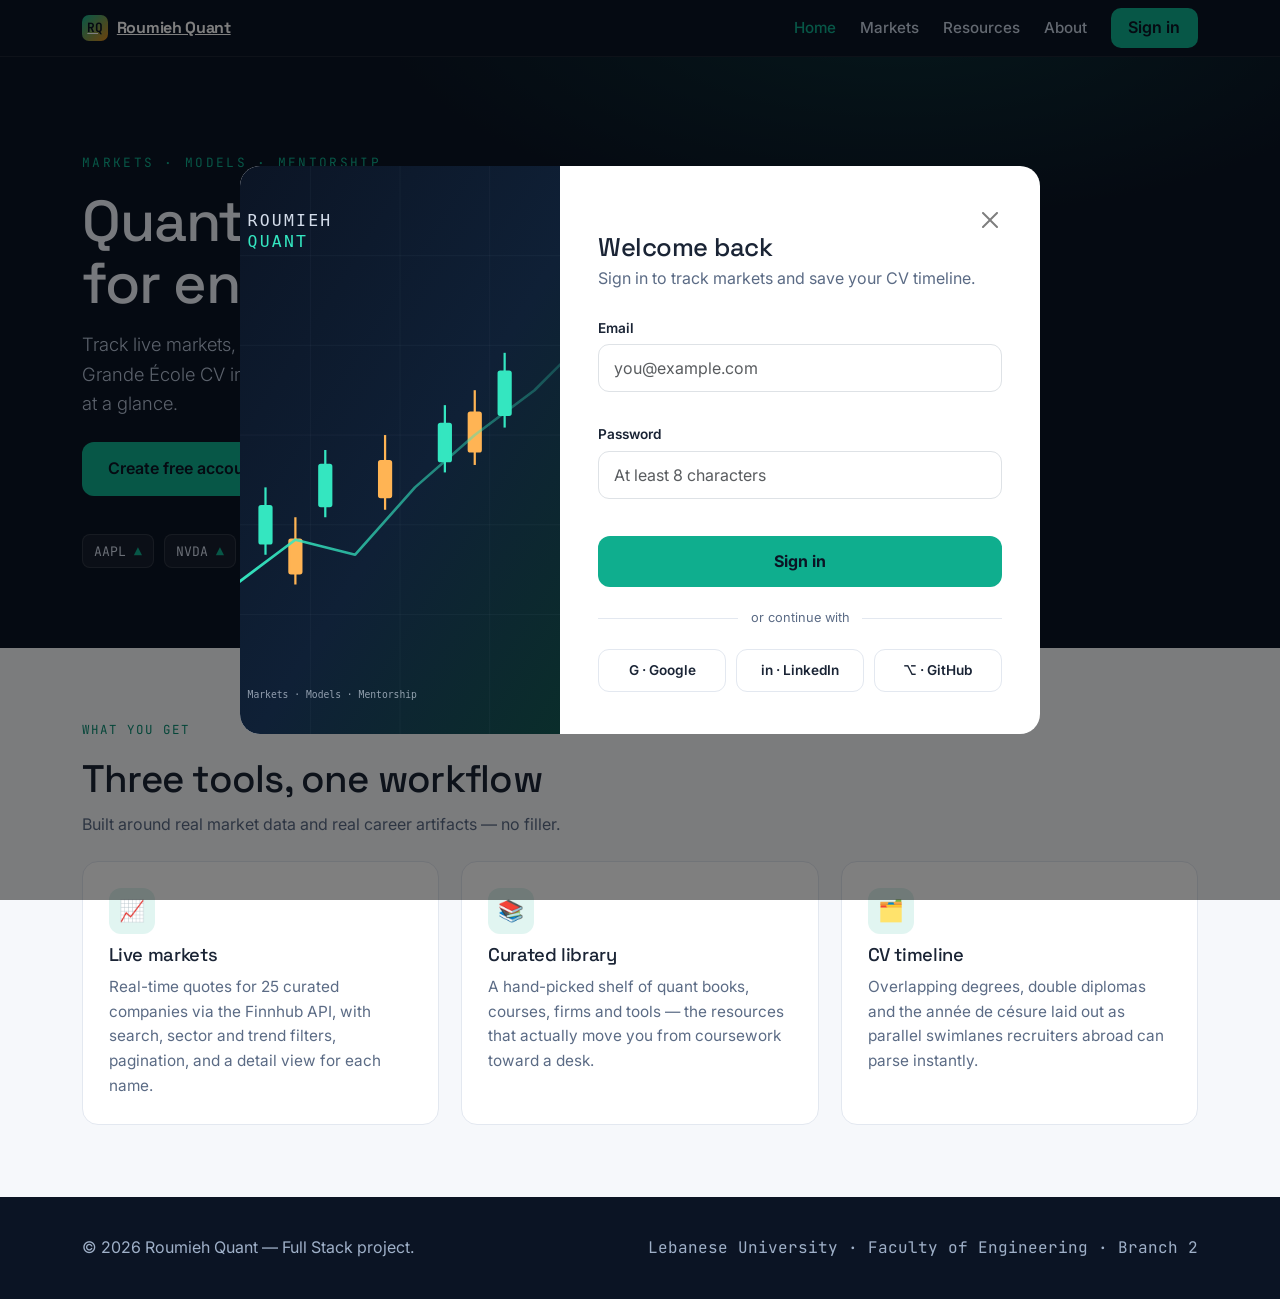
==== index.html @ e30d6be3 "Fullstack Project V1" ====
<!DOCTYPE html>
<html lang="en">
<head>
  <meta charset="UTF-8" />
  <meta name="viewport" content="width=device-width, initial-scale=1.0" />
  <title>Roumieh Quant — Markets, models & mentorship</title>
  <meta name="description" content="A learning platform for engineering students breaking into quantitative finance: live markets, curated resources, and a CV timeline tool." />

  <!-- Bootstrap 5 (required) -->
  <link href="https://cdn.jsdelivr.net/npm/bootstrap@5.3.3/dist/css/bootstrap.min.css" rel="stylesheet" />
  <!-- Fonts: display / body / data-mono -->
  <link rel="preconnect" href="https://fonts.googleapis.com" />
  <link href="https://fonts.googleapis.com/css2?family=Space+Grotesk:wght@500;600;700&family=Inter:wght@400;500;600&family=JetBrains+Mono:wght@400;600&display=swap" rel="stylesheet" />
  <!-- Hand-written CSS3 -->
  <link href="css/styles.css" rel="stylesheet" />
</head>

<body data-page="home">

  <!-- ===================== SHARED NAVBAR (sticky) ===================== -->
  <nav class="navbar navbar-expand-lg sticky-top">
    <div class="container">
      <a class="brand" href="index.html"><span class="brand__mark">RQ</span> Roumieh Quant</a>
      <button class="navbar-toggler" type="button" data-bs-toggle="collapse" data-bs-target="#nav"
              aria-controls="nav" aria-expanded="false" aria-label="Toggle navigation">
        <span class="navbar-toggler-icon" style="filter: invert(1);"></span>
      </button>
      <div class="collapse navbar-collapse" id="nav">
        <ul class="navbar-nav ms-auto align-items-lg-center gap-lg-2">
          <!-- NEW PAGE ADDED TO THE TOP OF THE NAV -->
          <li class="nav-item"><a class="nav-link" href="index.html">Home</a></li>
          <li class="nav-item"><a class="nav-link" href="markets.html">Markets</a></li>
          <li class="nav-item"><a class="nav-link" href="resources.html">Resources</a></li>
          <li class="nav-item"><a class="nav-link" href="about.html">About</a></li>
          <li class="nav-item ms-lg-2"><button class="btn-signin" data-open-auth>Sign in</button></li>
        </ul>
      </div>
    </div>
  </nav>

  <!-- ===================== HERO ===================== -->
  <header class="hero">
    <div class="container">
      <p class="eyebrow">Markets · Models · Mentorship</p>
      <h1>Quant finance, made <span class="accent">legible</span><br />for engineering students.</h1>
      <p class="lead">Track live markets, learn from a curated library, and turn a dense
        Grande&nbsp;École CV into a clean visual timeline international desks can read at a glance.</p>
      <div class="d-flex flex-wrap gap-3 mt-4">
        <button class="btn-primary-quant" data-open-auth>Create free account</button>
        <a class="btn-ghost" href="markets.html">Explore markets</a>
      </div>
      <div class="ticker-tape">
        <span class="tape-chip">AAPL <span class="up">▲</span></span>
        <span class="tape-chip">NVDA <span class="up">▲</span></span>
        <span class="tape-chip">JPM <span class="down">▼</span></span>
        <span class="tape-chip">GS <span class="up">▲</span></span>
        <span class="tape-chip">XOM <span class="down">▼</span></span>
      </div>
    </div>
  </header>

  <!-- ===================== FEATURES ===================== -->
  <section class="section">
    <div class="container">
      <p class="section__eyebrow">What you get</p>
      <h2 class="section__title">Three tools, one workflow</h2>
      <p class="section__sub mb-4">Built around real market data and real career artifacts — no filler.</p>

      <div class="feature-grid">
        <article class="feature">
          <div class="feature__icon">📈</div>
          <h3>Live markets</h3>
          <p>Real-time quotes for 25 curated companies via the Finnhub API, with search,
             sector and trend filters, pagination, and a detail view for each name.</p>
        </article>
        <article class="feature">
          <div class="feature__icon">📚</div>
          <h3>Curated library</h3>
          <p>A hand-picked shelf of quant books, courses, firms and tools — the resources
             that actually move you from coursework toward a desk.</p>
        </article>
        <article class="feature">
          <div class="feature__icon">🗂️</div>
          <h3>CV timeline</h3>
          <p>Overlapping degrees, double diplomas and the année de césure laid out as
             parallel swimlanes recruiters abroad can parse instantly.</p>
        </article>
      </div>
    </div>
  </section>

  <!-- ===================== SHARED FOOTER ===================== -->
  <footer class="site-footer">
    <div class="container d-flex flex-wrap justify-content-between gap-3">
      <span>© <span id="year"></span> Roumieh Quant — Full Stack project.</span>
      <span class="mono">Lebanese University · Faculty of Engineering · Branch 2</span>
    </div>
  </footer>

  <!-- ===================== LOGIN CTA MODAL (40% image / 60% form) ===================== -->
  <div class="modal fade" id="authModal" tabindex="-1" aria-hidden="true" aria-labelledby="authTitle">
    <div class="modal-dialog modal-lg modal-dialog-centered">
      <div class="modal-content">
        <div class="auth-grid">
          <!-- 40% vertical image -->
          <div class="auth-grid__image" role="img" aria-label="Roumieh Quant"></div>
          <!-- 60% form -->
          <div class="auth-grid__form">
            <button type="button" class="btn-close ms-auto" data-bs-dismiss="modal" aria-label="Close"></button>
            <h2 id="authTitle">Welcome back</h2>
            <p class="sub">Sign in to track markets and save your CV timeline.</p>

            <form id="authForm" novalidate>
              <div class="auth-field">
                <label for="authEmail">Email</label>
                <input type="email" id="authEmail" class="form-control" placeholder="you@example.com" autocomplete="email" />
                <span class="invalid-feedback-msg" id="emailError"></span>
              </div>
              <div class="auth-field">
                <label for="authPassword">Password</label>
                <input type="password" id="authPassword" class="form-control" placeholder="At least 8 characters" autocomplete="current-password" />
                <span class="invalid-feedback-msg" id="passError"></span>
              </div>
              <button type="submit" class="auth-submit">Sign in</button>
            </form>

            <div class="auth-sep">or continue with</div>
            <div class="social-row">
              <button class="social-btn" data-provider="Google">G · Google</button>
              <button class="social-btn" data-provider="LinkedIn">in · LinkedIn</button>
              <button class="social-btn" data-provider="GitHub">⌥ · GitHub</button>
            </div>

            <div class="auth-feedback" id="authFeedback"></div>
          </div>
        </div>
      </div>
    </div>
  </div>

  <!-- ===================== SCRIPTS ===================== -->
  <script src="https://cdn.jsdelivr.net/npm/bootstrap@5.3.3/dist/js/bootstrap.bundle.min.js"></script>
  <script src="js/config.js"></script>
  <script src="js/api-service.js"></script>
  <script src="js/auth-modal.js"></script>
  <script src="js/markets.js"></script>
  <script src="js/resources.js"></script>
  <script src="js/main.js"></script>
</body>
</html>
---- css/styles.css ----
/* ============================================================================
   styles.css  —  hand-written CSS3 layered over Bootstrap 5.
   Theme: a quant "trading terminal" identity — deep ink-navy, mint signal,
   amber highlight, and a monospace data face for all numbers/tickers.
   ========================================================================== */

:root {
  --ink:      #0b1424;   /* near-black navy background        */
  --ink-2:    #11203a;   /* raised surface                    */
  --panel:    #ffffff;
  --line:     #e3e8f0;
  --text:     #1a2435;
  --muted:    #5b6b85;
  --mint:     #0fae8e;   /* primary accent (gains, brand)     */
  --mint-d:   #0a8c72;
  --amber:    #d98318;   /* secondary highlight               */
  --red:      #d6453f;   /* losses                            */
  --radius:   16px;
  --shadow:   0 18px 40px -24px rgba(11, 20, 36, .45);

  --font-display: "Space Grotesk", system-ui, sans-serif;
  --font-body:    "Inter", system-ui, sans-serif;
  --font-mono:    "JetBrains Mono", ui-monospace, monospace;
}

* { box-sizing: border-box; }

body {
  margin: 0;
  font-family: var(--font-body);
  color: var(--text);
  background: #f6f8fb;
  line-height: 1.6;
}

h1, h2, h3, .display { font-family: var(--font-display); letter-spacing: -.02em; }
.mono, .ticker, .price, .change, .axis-year { font-family: var(--font-mono); }

a { color: var(--mint-d); }
.container-narrow { max-width: 980px; }

/* ---- NAVBAR (shared, sticky) ------------------------------------------- */
.navbar {
  background: var(--ink);
  border-bottom: 1px solid rgba(255,255,255,.07);
}
.navbar .brand {
  font-family: var(--font-display);
  font-weight: 700;
  color: #fff;
  letter-spacing: -.02em;
  display: flex; align-items: center; gap: .55rem;
}
.brand__mark {
  width: 26px; height: 26px; border-radius: 7px;
  background: linear-gradient(135deg, var(--mint), var(--amber));
  display: inline-flex; align-items: center; justify-content: center;
  font-family: var(--font-mono); font-size: .8rem; color: var(--ink); font-weight: 700;
}
.navbar .nav-link { color: #c7d2e2; font-weight: 500; font-size: .95rem; }
.navbar .nav-link:hover { color: #fff; }
.navbar .nav-link.active { color: var(--mint); }
.btn-signin {
  background: var(--mint); color: var(--ink); border: 0;
  font-weight: 600; border-radius: 10px; padding: .45rem 1.1rem;
}
.btn-signin:hover { background: #fff; }

/* ---- BUTTONS ----------------------------------------------------------- */
.btn-primary-quant {
  background: var(--mint); border: 0; color: var(--ink);
  font-weight: 600; border-radius: 12px; padding: .8rem 1.6rem;
}
.btn-primary-quant:hover { background: var(--mint-d); color: #fff; }
.btn-ghost {
  background: transparent; border: 1px solid var(--line);
  color: var(--text); border-radius: 12px; padding: .8rem 1.6rem; font-weight: 600;
}

/* ---- HERO -------------------------------------------------------------- */
.hero {
  background: radial-gradient(900px 380px at 70% -10%, rgba(15,174,142,.18), transparent 60%), var(--ink);
  color: #eef3fb;
  padding: 6rem 0 5rem;
}
.hero .eyebrow {
  font-family: var(--font-mono); font-size: .8rem; letter-spacing: .18em;
  text-transform: uppercase; color: var(--mint);
}
.hero h1 { font-size: clamp(2.4rem, 5vw, 3.6rem); margin: .6rem 0 1rem; line-height: 1.08; }
.hero h1 .accent { color: var(--mint); }
.hero p.lead { color: #b7c4d8; max-width: 620px; font-size: 1.15rem; }
.hero .ticker-tape {
  margin-top: 2.4rem; display: flex; flex-wrap: wrap; gap: .6rem;
}
.tape-chip {
  font-family: var(--font-mono); font-size: .82rem;
  background: rgba(255,255,255,.05); border: 1px solid rgba(255,255,255,.1);
  color: #d4dded; padding: .35rem .7rem; border-radius: 8px;
}
.tape-chip .up { color: var(--mint); }
.tape-chip .down { color: #ff7a72; }

/* ---- SECTION SCAFFOLD -------------------------------------------------- */
.section { padding: 4.5rem 0; }
.section__eyebrow {
  font-family: var(--font-mono); font-size: .78rem; letter-spacing: .16em;
  text-transform: uppercase; color: var(--mint-d);
}
.section__title { font-size: clamp(1.8rem, 3.5vw, 2.4rem); margin: .4rem 0 .6rem; }
.section__sub { color: var(--muted); max-width: 640px; }

/* ---- FEATURE CARDS (Flexbox) ------------------------------------------ */
.feature-grid { display: flex; flex-wrap: wrap; gap: 1.4rem; }
.feature {
  flex: 1 1 280px;
  background: var(--panel); border: 1px solid var(--line);
  border-radius: var(--radius); padding: 1.6rem;
  display: flex; flex-direction: column; gap: .6rem;
  transition: transform .18s ease, box-shadow .18s ease;
}
.feature:hover { transform: translateY(-4px); box-shadow: var(--shadow); }
.feature__icon {
  width: 46px; height: 46px; border-radius: 12px;
  background: rgba(15,174,142,.12); color: var(--mint-d);
  display: flex; align-items: center; justify-content: center; font-size: 1.3rem;
}
.feature h3 { font-size: 1.15rem; margin: 0; }
.feature p { color: var(--muted); margin: 0; font-size: .96rem; }

/* ---- MARKETS: controls ------------------------------------------------- */
.controls { display: flex; flex-wrap: wrap; gap: .8rem; margin-bottom: 1.6rem; }
.controls .form-control, .controls .form-select {
  border-radius: 12px; border: 1px solid var(--line); padding: .65rem .9rem;
}
.controls .search-wrap { flex: 1 1 240px; }
.controls .form-select { flex: 0 1 190px; }

/* ---- MARKETS: stock cards (grid + hover) ------------------------------- */
.stock-card {
  width: 100%; text-align: left; cursor: pointer;
  background: var(--panel); border: 1px solid var(--line);
  border-left: 4px solid var(--line);
  border-radius: var(--radius); padding: 1.1rem 1.2rem;
  display: flex; flex-direction: column; gap: .5rem;
  transition: transform .16s ease, box-shadow .16s ease, border-color .16s ease;
}
.stock-card:hover { transform: translateY(-3px); box-shadow: var(--shadow); }
.stock-card.up   { border-left-color: var(--mint); }
.stock-card.down { border-left-color: var(--red); }
.stock-card__top { display: flex; justify-content: space-between; align-items: center; }
.stock-card .ticker { font-weight: 700; font-size: 1.05rem; color: var(--text); }
.stock-card .sector {
  font-size: .68rem; text-transform: uppercase; letter-spacing: .08em;
  color: var(--muted); background: #f1f4f9; padding: .2rem .5rem; border-radius: 6px;
  font-family: var(--font-body);
}
.stock-card__name { margin: 0; color: var(--muted); font-size: .9rem; }
.stock-card__bottom { display: flex; justify-content: space-between; align-items: baseline; }
.stock-card .price { font-size: 1.25rem; font-weight: 600; }
.stock-card .change { font-weight: 600; font-size: .95rem; }
.change.up { color: var(--mint-d); } .change.down { color: var(--red); } .change.flat { color: var(--muted); }

/* pagination */
.pagination .page-link {
  color: var(--text); border-radius: 10px !important; margin: 0 2px; border: 1px solid var(--line);
}
.pagination .active .page-link { background: var(--mint); border-color: var(--mint); color: var(--ink); }

/* ---- STATES (loading / error / empty) --------------------------------- */
.state {
  text-align: center; padding: 3.5rem 1rem; color: var(--muted);
  background: var(--panel); border: 1px dashed var(--line); border-radius: var(--radius);
}
.state__title { color: var(--text); font-size: 1.2rem; margin: .4rem 0; }
.state__msg { margin: 0; }
.spinner {
  width: 38px; height: 38px; margin: 0 auto;
  border: 4px solid rgba(15,174,142,.2); border-top-color: var(--mint);
  border-radius: 50%; animation: spin .8s linear infinite;
}
@keyframes spin { to { transform: rotate(360deg); } }

/* ---- DETAIL MODAL table ------------------------------------------------ */
.detail-table { width: 100%; border-collapse: collapse; }
.detail-table th, .detail-table td { padding: .6rem .25rem; border-bottom: 1px solid var(--line); text-align: left; }
.detail-table th { color: var(--muted); font-weight: 500; width: 45%; }
.detail-table td { font-family: var(--font-mono); }
.detail-link { display: inline-block; margin-top: 1rem; font-weight: 600; }

/* ---- RESOURCES --------------------------------------------------------- */
.res-tabs { display: flex; flex-wrap: wrap; gap: .5rem; margin-bottom: 1.8rem; }
.res-tab {
  border: 1px solid var(--line); background: var(--panel); color: var(--text);
  border-radius: 999px; padding: .45rem 1.1rem; font-weight: 500; cursor: pointer;
  transition: all .15s ease;
}
.res-tab:hover { border-color: var(--mint); }
.res-tab.active { background: var(--ink); color: #fff; border-color: var(--ink); }
.res-card {
  height: 100%; background: var(--panel); border: 1px solid var(--line);
  border-radius: var(--radius); padding: 1.4rem; margin-bottom: 1.5rem;
  display: flex; flex-direction: column; gap: .35rem;
  transition: transform .16s ease, box-shadow .16s ease;
}
.res-card:hover { transform: translateY(-3px); box-shadow: var(--shadow); }
.res-card__tag {
  align-self: flex-start; font-size: .68rem; text-transform: uppercase; letter-spacing: .08em;
  color: var(--mint-d); background: rgba(15,174,142,.1); padding: .2rem .55rem; border-radius: 6px;
}
.res-card__title { font-size: 1.08rem; margin: .3rem 0 0; }
.res-card__by { color: var(--amber); font-weight: 600; font-size: .85rem; margin: 0; }
.res-card__note { color: var(--muted); font-size: .92rem; margin: .2rem 0 0; }

/* ============================================================================
   LOGIN MODAL  —  40% vertical image  +  60% form
   ========================================================================== */
#authModal .modal-content { border: 0; border-radius: 20px; overflow: hidden; }
.auth-grid { display: flex; min-height: 520px; }
.auth-grid__image {
  flex: 0 0 40%;                                   /* <-- 40% image panel */
  background: url("../assets/login-bg.svg") center / cover no-repeat;
}
.auth-grid__form {
  flex: 0 0 60%;                                   /* <-- 60% form panel  */
  padding: 2.6rem 2.4rem; display: flex; flex-direction: column; justify-content: center;
}
.auth-grid__form h2 { font-size: 1.6rem; margin-bottom: .25rem; }
.auth-grid__form .sub { color: var(--muted); margin-bottom: 1.6rem; }
.auth-field { margin-bottom: 1rem; }
.auth-field label { font-size: .85rem; font-weight: 600; margin-bottom: .3rem; display: block; }
.auth-field .form-control { border-radius: 11px; padding: .7rem .9rem; }
.auth-field .invalid-feedback-msg { color: var(--red); font-size: .8rem; min-height: 1rem; display: block; }
.auth-submit {
  width: 100%; background: var(--mint); border: 0; color: var(--ink);
  font-weight: 700; border-radius: 12px; padding: .8rem; margin-top: .3rem;
}
.auth-submit:hover { background: var(--mint-d); color: #fff; }
.auth-sep { display: flex; align-items: center; gap: .8rem; color: var(--muted); margin: 1.3rem 0; font-size: .8rem; }
.auth-sep::before, .auth-sep::after { content: ""; flex: 1; height: 1px; background: var(--line); }
.social-row { display: flex; gap: .6rem; }
.social-btn {
  flex: 1; display: flex; align-items: center; justify-content: center; gap: .4rem;
  border: 1px solid var(--line); background: #fff; border-radius: 11px;
  padding: .6rem; font-weight: 600; font-size: .85rem; cursor: pointer; color: var(--text);
  transition: border-color .15s ease, background .15s ease;
}
.social-btn:hover { border-color: var(--mint); background: #f7fbfa; }
.auth-feedback { display: none; margin-top: 1rem; padding: .65rem .8rem; border-radius: 10px; font-size: .88rem; }
.auth-feedback.show { display: block; }
.auth-feedback.ok   { background: rgba(15,174,142,.12); color: var(--mint-d); }
.auth-feedback.info { background: rgba(217,131,24,.12); color: var(--amber); }

/* ============================================================================
   CV TIMELINE PAGE  (the "parcoursimple" page, rebuilt in vanilla CSS)
   ========================================================================== */
.tl-hero { text-align: center; max-width: 760px; margin: 0 auto; }
.tl-board {
  background: var(--panel); border: 1px solid var(--line);
  border-radius: 22px; box-shadow: var(--shadow); padding: 1.6rem;
}
.tl-cols { display: flex; gap: 1rem; }
.tl-axis { display: flex; flex-direction: column; justify-content: space-between; padding: 2rem 0; }
.tl-axis .axis-year { color: var(--muted); font-size: .72rem; }
.tl-track { flex: 1; position: relative; }
.tl-track h4 {
  text-align: center; font-size: .7rem; letter-spacing: .12em; text-transform: uppercase;
  color: var(--muted); margin-bottom: 1rem;
}
.tl-lane { position: relative; height: 420px; border-radius: 14px; background: #f7f9fc; }
.tl-item {
  position: absolute; left: 6%; width: 88%;
  border-radius: 12px; padding: .55rem .7rem; font-size: .8rem; line-height: 1.25;
}
.tl-item strong { display: block; font-size: .82rem; }
.tl-item span { font-size: .72rem; opacity: .8; }
.tl-edu   { background: rgba(15,174,142,.12); border: 1px solid rgba(15,174,142,.4); color: var(--mint-d); }
.tl-edu2  { background: rgba(217,131,24,.12); border: 1px solid rgba(217,131,24,.4); color: var(--amber); }
.tl-exp   { background: rgba(11,20,36,.06); border: 1px solid rgba(11,20,36,.18); color: var(--text); }
.tl-gap   { background: repeating-linear-gradient(45deg,#eef1f6,#eef1f6 8px,#e6eaf1 8px,#e6eaf1 16px);
            border: 1px dashed #c3ccdb; color: var(--muted); font-style: italic;
            display: flex; align-items: center; justify-content: center; text-align: center; }
.tl-split { display: flex; gap: .4rem; }
.tl-split > div { flex: 1; }

/* ---- FOOTER ------------------------------------------------------------ */
.site-footer { background: var(--ink); color: #9fb0c8; padding: 2.4rem 0; }
.site-footer a { color: #cdd8e8; }

/* ---- RESPONSIVE -------------------------------------------------------- */
@media (max-width: 768px) {
  .auth-grid { flex-direction: column; }
  .auth-grid__image { flex-basis: 130px; }   /* image becomes a top banner */
  .auth-grid__form  { flex-basis: auto; padding: 1.8rem 1.5rem; }
  .tl-axis { display: none; }                 /* hide year rail on phones   */
  .hero { padding: 4rem 0 3rem; }
}

/* accessibility: respect reduced-motion */
@media (prefers-reduced-motion: reduce) {
  * { animation: none !important; transition: none !important; }
}
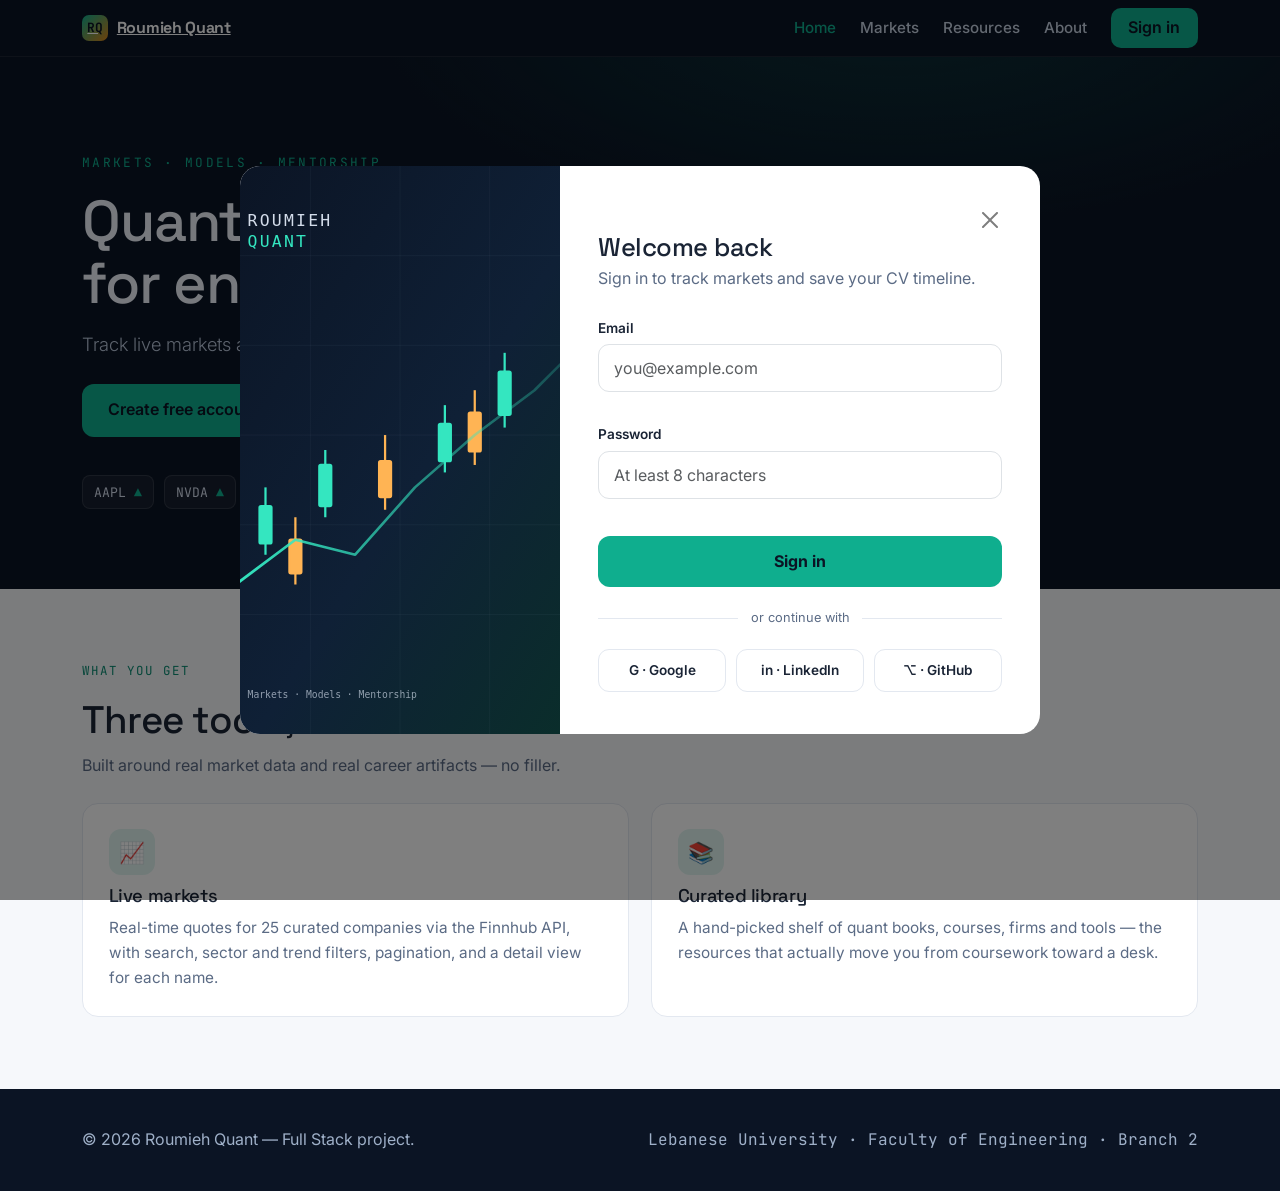
==== commit 437704f4: "Finalize Index & Reame" ====
--- a/index.html
+++ b/index.html
@@ -43,8 +43,7 @@
     <div class="container">
       <p class="eyebrow">Markets · Models · Mentorship</p>
       <h1>Quant finance, made <span class="accent">legible</span><br />for engineering students.</h1>
-      <p class="lead">Track live markets, learn from a curated library, and turn a dense
-        Grande&nbsp;École CV into a clean visual timeline international desks can read at a glance.</p>
+      <p class="lead">Track live markets and learn from a curated library.</p>
       <div class="d-flex flex-wrap gap-3 mt-4">
         <button class="btn-primary-quant" data-open-auth>Create free account</button>
         <a class="btn-ghost" href="markets.html">Explore markets</a>
@@ -78,12 +77,6 @@
           <h3>Curated library</h3>
           <p>A hand-picked shelf of quant books, courses, firms and tools — the resources
              that actually move you from coursework toward a desk.</p>
-        </article>
-        <article class="feature">
-          <div class="feature__icon">🗂️</div>
-          <h3>CV timeline</h3>
-          <p>Overlapping degrees, double diplomas and the année de césure laid out as
-             parallel swimlanes recruiters abroad can parse instantly.</p>
         </article>
       </div>
     </div>
